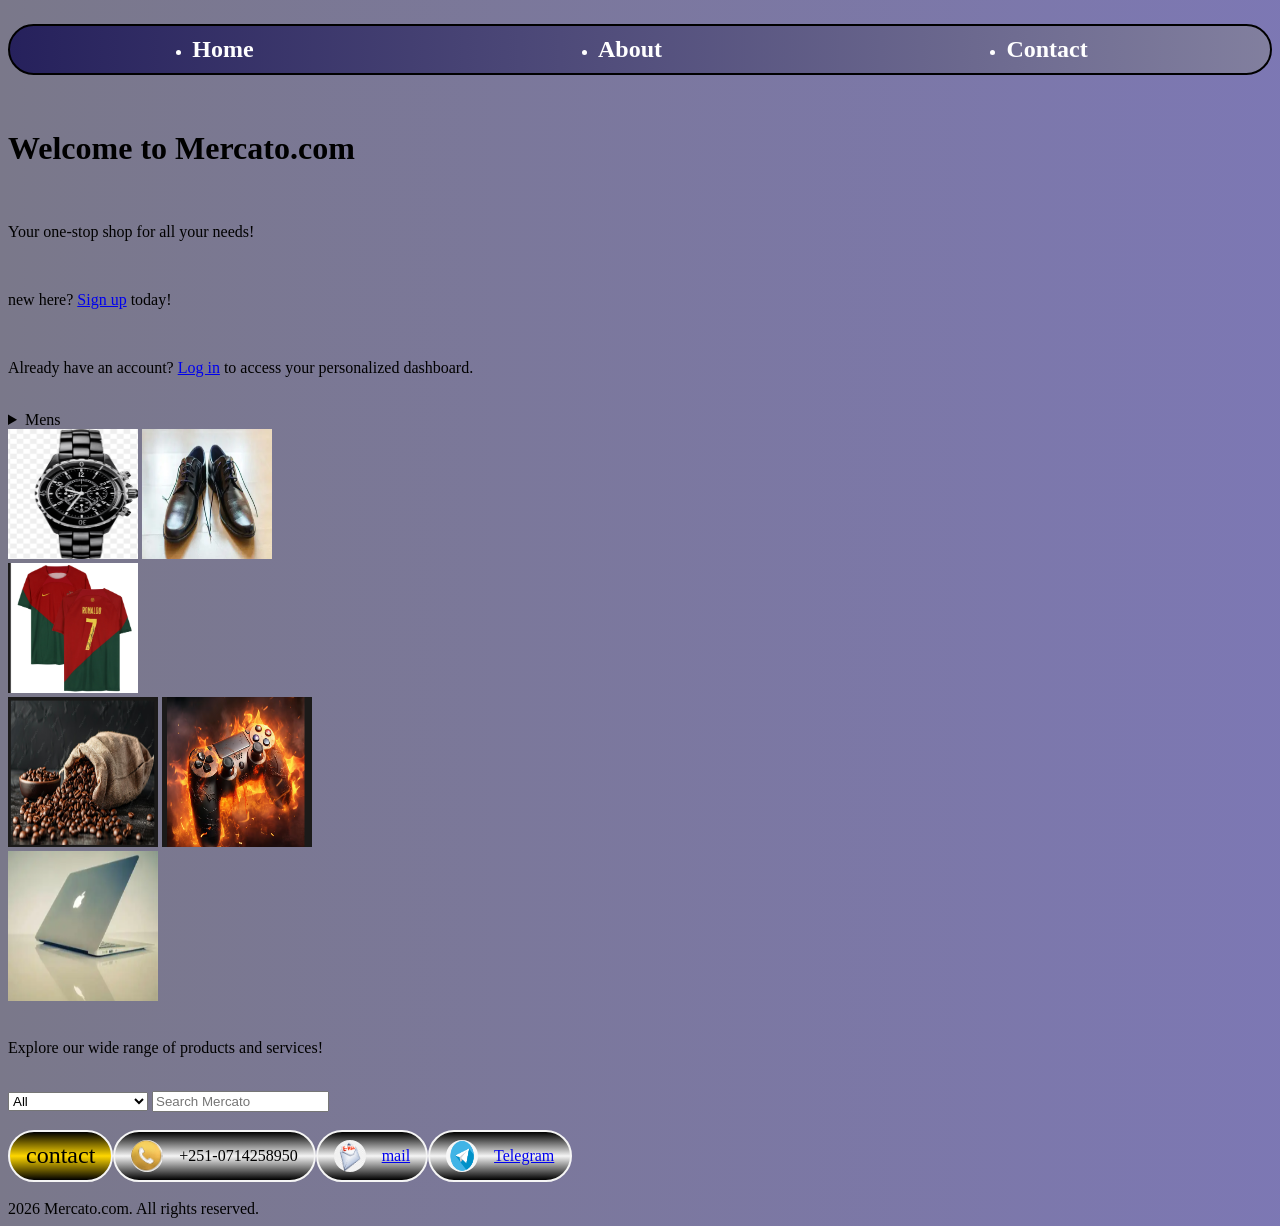
==== assets/HTML/index.html @ d3ce9c90 "Initial commit of mercato project" ====
<!DOCTYPE html>
<html lang="en">
<head>
    <meta charset="UTF-8">
    <meta name="viewport" content="width=device-width, initial-scale=1.0">
    <title>Mercato.com</title>
    <link rel="stylesheet" href="../css/merc.css">


    
</head>

<body>

     <nav>
        <ul>
            <li >  <a class="navlink" href="">Home</a> </li>
            <li> <a class="navlink" href="">About</a></li>
            <li><a  class="navlink" href="">Contact</a></li>
        </ul>
    </nav>

    <h1>Welcome to Mercato.com</h1>

    <p>Your one-stop shop for all your needs!</p>

    
    <p>new here? <a href="signuppage.html">Sign up</a> today!</p>

    <p>Already have an account? <a href="loginpage.html">Log in</a> to access your personalized dashboard.</p>
    <div>
        <details><summary>Mens</summary><p>
            These are the  list of the  mens fashion clothes
        </P></details>
   <div>
    <img src="../images/watch.png" alt="coffee" width="130" height="130">
    <img src="../images/shoe.png" alt="coffee" width="130" height="130"></div>  
    <img src="../images/cr.png" alt="coffee" width="130" height="130">
    <div>  
     <img src="../images/buna.png" alt="coffee" width="150" height="150">
    <img src="../images/game.png" alt="coffee" width="150" height="150"></div>
    <img src="../images/pc.png" alt="coffee" width="150" height="150">
    
    </div>
    <p>Explore our wide range of products and services!</p>

    <div>
        <select>
            <option>All</option>
            <option>Electronics</option>
            <option>Fashion</option>
            <option>Home & Garden</option>
            <Option>Sports & Outdoors</option>
            <optgroup label="More Categories">
                <option>Health & Beauty</option>
                <option>Automotive</option>
                <option>Books and Media</option>    
        </select>

        <input type="text" placeholder="Search Mercato">
    </div>


</section>


    <section class="sec" id="sec4"> 
        <div class="contact">
         contact
        </div>

        <div class="phone"> 
            <img id="phoneicon" src="../images/phone.png" alt="phone icon">
           <div class="number"> +251-0714258950</div>
    

        </div>

        <div class="email"> 
             <img id="emailicon" src="../images/email.png" alt="Email">
             <a href="mailto:fokorachala@gmail.com">mail</a>

        </div>

        <div class="telegram">

              <img id="telegramicon" src="../images/telegram.png" alt="Telegram">
            <a href="https://t.me/patron125" target="_blank">Telegram</a>


        </div>
        
    </section>    
<footer>2026 Mercato.com. All rights reserved.</footer>
    
</body>
</html>
---- assets/css/merc.css ----
body{

    
  background: linear-gradient(270deg, #cecdd5, #7F77DD, #7a788a);
  background-size: 400% 400%;
  animation: shift 8s ease infinite;
  display: flex;
  flex-direction: column;
  gap: 2vh; } 

   @keyframes shift {
  0% { background-position: 0% 50%; }
  50% { background-position: 100% 50%; }
  100% { background-position: 0% 50%; }
}

 nav ul{
     border: 2px solid black;
     border-radius: 2rem;
     background-color: white;
     background: linear-gradient(270deg, #26215C, #dddde1, #26215C);
     background-size: 400% 400%;
     animation: shift 8s ease infinite;
     color: white;
     padding: 10px;
     display: flex;
     justify-content: space-around;
     align-items: center;

 }  
 .navlink{
     text-decoration: none;
     color: white;
     font-size: 1.5rem;
     font-weight: bold;
 }
 
 .sec {
  width: 100%;
  display: flex;
}
 * ---------- Contact Section ---------- */


#sec4 {
    position: absolute;
    bottom: 20px;
   display: flex;
  right: 10px;
  flex-direction: column;
  align-items: center;
  gap: 2vh;
}

.contact,
.phone,
.email,
.telegram {
  border: 2px solid whitesmoke;
  border-radius: 2rem;
  display: flex;
  align-items: center;
  gap: 1rem;
  padding: 0.5rem 1rem;
  background: linear-gradient(to bottom, black, whitesmoke, black);
  width: fit-content;
}

.contact {
  background: linear-gradient(to bottom, black, gold, black);
  font-size: 1.5rem;
}

#phoneicon,
#emailicon,
#telegramicon {
  width: 2rem;
  height: 2rem;
  border-radius: 50%;
}
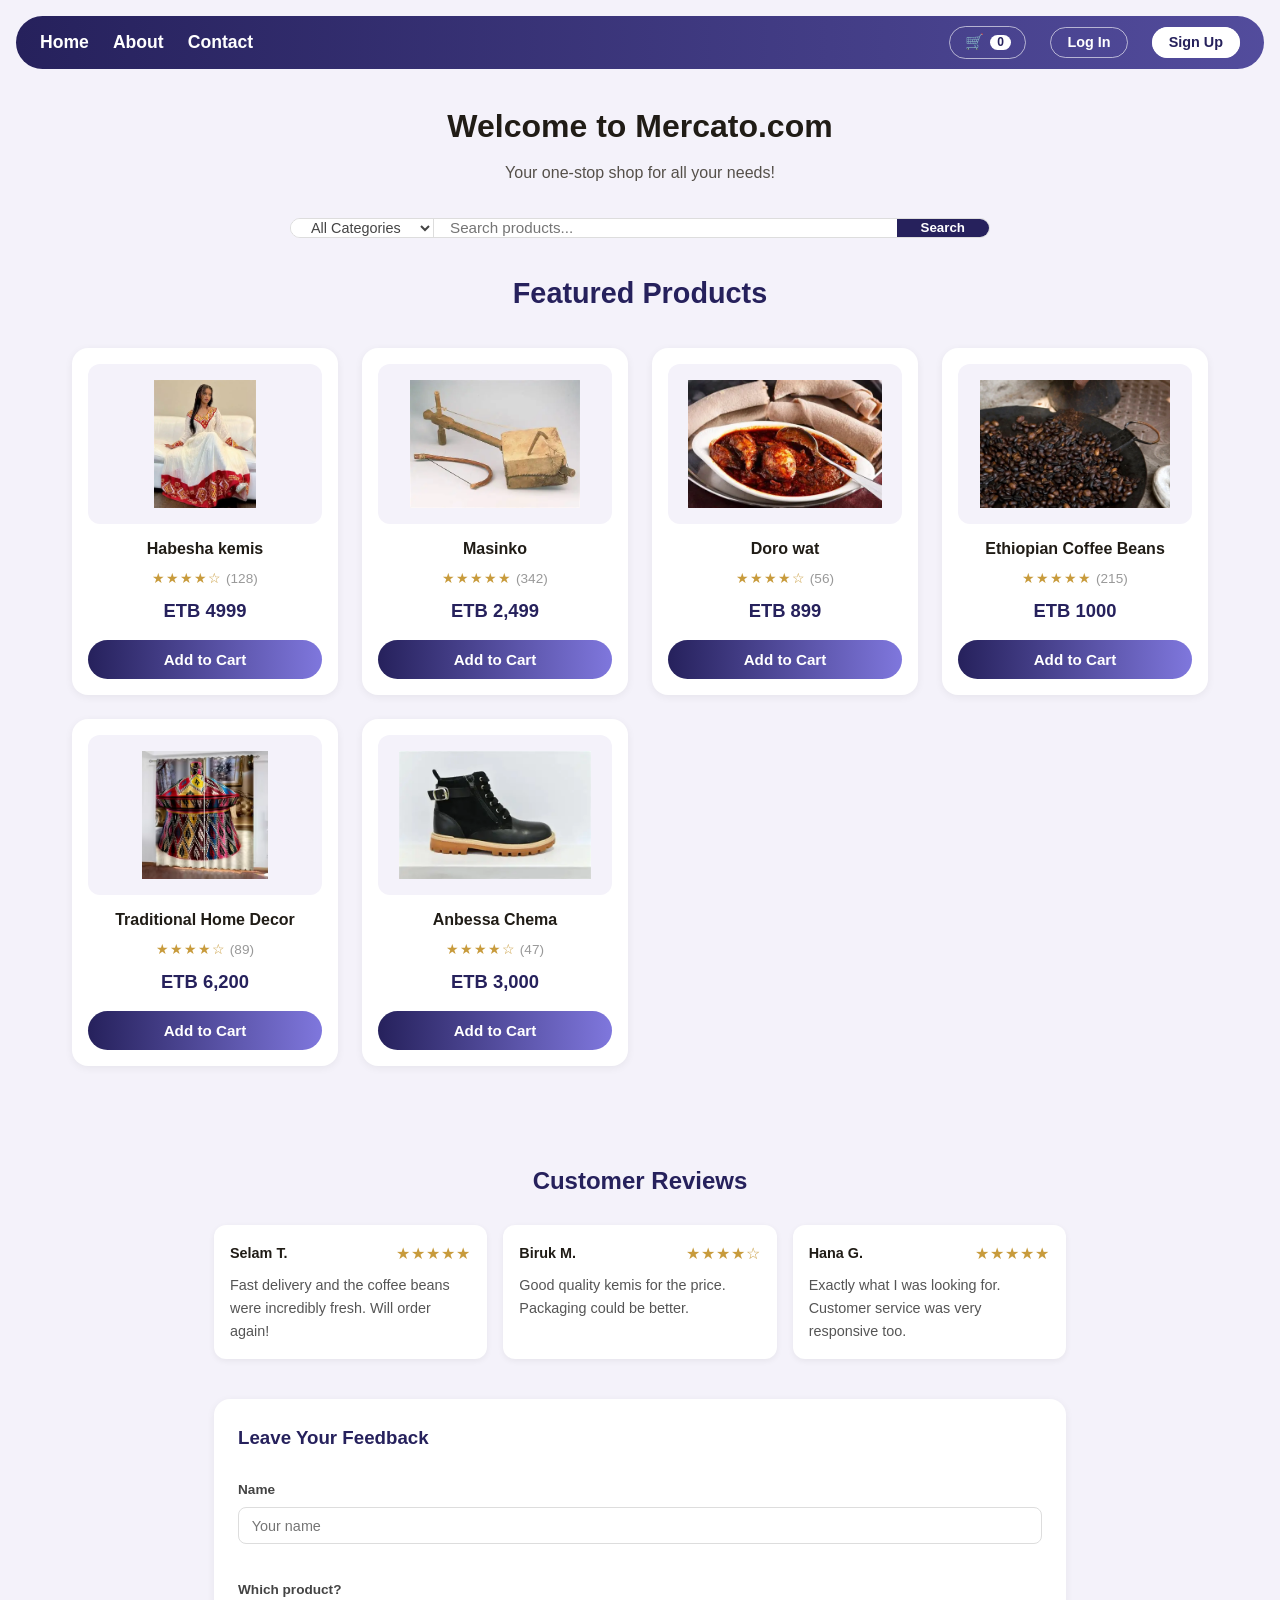
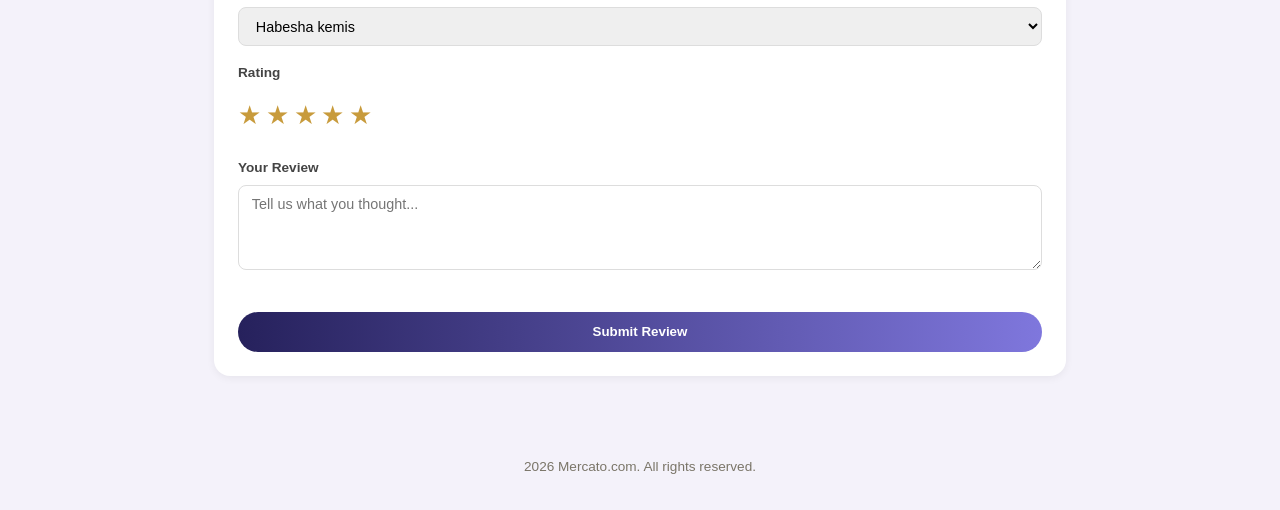
==== commit 86201b87: "Rebuild Mercato with Ethiopian product catalog and JS features - Replace generic products/images wit" ====
--- a/assets/HTML/index.html
+++ b/assets/HTML/index.html
@@ -1,97 +1,204 @@
+
+
+
 <!DOCTYPE html>
 <html lang="en">
 <head>
     <meta charset="UTF-8">
     <meta name="viewport" content="width=device-width, initial-scale=1.0">
     <title>Mercato.com</title>
-    <link rel="stylesheet" href="../css/merc.css">
-
-
-    
+    <link rel="stylesheet" href="../css/style.css">
 </head>
-
 <body>
 
-     <nav>
-        <ul>
-            <li >  <a class="navlink" href="">Home</a> </li>
-            <li> <a class="navlink" href="">About</a></li>
-            <li><a  class="navlink" href="">Contact</a></li>
-        </ul>
+    <!-- NAV -->
+    <nav>
+        <button id="navToggle" class="nav-toggle" aria-label="Toggle menu" aria-expanded="false">☰</button>
+
+        <div class="nav__links" id="navLinks">
+            <ul class="nav__main">
+                <li><a class="navlink" href="index.html">Home</a></li>
+                <li><a class="navlink" href="">About</a></li>
+                <li><a class="navlink" href="">Contact</a></li>
+            </ul>
+            <ul class="nav__auth">
+                <li class="nav__cart">
+                    <button id="cartToggle" class="cart-btn" aria-label="View cart">
+                        🛒 <span id="cartCount" class="cart-badge">0</span>
+                    </button>
+                    <div id="cartPanel" class="cart-panel hidden">
+                        <h4>Your Cart</h4>
+                        <ul id="cartItems" class="cart-items"></ul>
+                        <div class="cart-total">Total: <span id="cartTotal">ETB 0</span></div>
+                    </div>
+                </li>
+                <li><a class="navlink navlink--auth" href="loginpage.html">Log In</a></li>
+                <li><a class="navlink navlink--auth navlink--primary" href="signuppage.html">Sign Up</a></li>
+            </ul>
+        </div>
     </nav>
 
     <h1>Welcome to Mercato.com</h1>
-
     <p>Your one-stop shop for all your needs!</p>
 
-    
-    <p>new here? <a href="signuppage.html">Sign up</a> today!</p>
-
-    <p>Already have an account? <a href="loginpage.html">Log in</a> to access your personalized dashboard.</p>
-    <div>
-        <details><summary>Mens</summary><p>
-            These are the  list of the  mens fashion clothes
-        </P></details>
-   <div>
-    <img src="../images/watch.png" alt="coffee" width="130" height="130">
-    <img src="../images/shoe.png" alt="coffee" width="130" height="130"></div>  
-    <img src="../images/cr.png" alt="coffee" width="130" height="130">
-    <div>  
-     <img src="../images/buna.png" alt="coffee" width="150" height="150">
-    <img src="../images/game.png" alt="coffee" width="150" height="150"></div>
-    <img src="../images/pc.png" alt="coffee" width="150" height="150">
-    
+    <!-- FILTER BAR -->
+    <div class="filter-bar">
+        <select class="filter-bar__category" id="filterCategory">
+            <option value="all">All Categories</option>
+            <option value="fashion">Fashion</option>
+            <option value="electronics">Electronics</option>
+            <option value="food">Food & Drink</option>
+            <option value="gaming">Gaming</option>
+        </select>
+        <input type="text" class="filter-bar__search" id="filterSearch" placeholder="Search products...">
+        <button class="filter-bar__button" id="filterButton">Search</button>
     </div>
-    <p>Explore our wide range of products and services!</p>
-
-    <div>
-        <select>
-            <option>All</option>
-            <option>Electronics</option>
-            <option>Fashion</option>
-            <option>Home & Garden</option>
-            <Option>Sports & Outdoors</option>
-            <optgroup label="More Categories">
-                <option>Health & Beauty</option>
-                <option>Automotive</option>
-                <option>Books and Media</option>    
-        </select>
-
-        <input type="text" placeholder="Search Mercato">
-    </div>
-
-
-</section>
-
-
-    <section class="sec" id="sec4"> 
-        <div class="contact">
-         contact
-        </div>
-
-        <div class="phone"> 
-            <img id="phoneicon" src="../images/phone.png" alt="phone icon">
-           <div class="number"> +251-0714258950</div>
-    
-
-        </div>
-
-        <div class="email"> 
-             <img id="emailicon" src="../images/email.png" alt="Email">
-             <a href="mailto:fokorachala@gmail.com">mail</a>
-
-        </div>
-
-        <div class="telegram">
-
-              <img id="telegramicon" src="../images/telegram.png" alt="Telegram">
-            <a href="https://t.me/patron125" target="_blank">Telegram</a>
-
-
-        </div>
-        
-    </section>    
-<footer>2026 Mercato.com. All rights reserved.</footer>
-    
+
+    <!-- PRODUCT GRID -->
+    <section class="products">
+
+        <h2 class="products__heading">Featured Products</h2>
+
+        <p id="noResults" class="no-results hidden">No products match your search.</p>
+
+        <div class="product-grid" id="productGrid">
+
+            <article class="product-card" data-category="fashion">
+                <div class="product-card__image-wrap">
+                    <img src="../images/kemis.webp" alt="Habesha kemis" class="product-card__image">
+                </div>
+                <h3 class="product-card__name">Habesha kemis</h3>
+                <p class="product-card__rating"><span class="stars">★★★★☆</span> <span class="rating-count">(128)</span></p>
+                <p class="product-card__price">ETB 4999</p>
+                <button class="btn-add-cart">Add to Cart</button>
+            </article>
+
+            <article class="product-card" data-category="fashion">
+                <div class="product-card__image-wrap">
+                    <img src="../images/mesinko.webp" alt="Masinko" class="product-card__image">
+                </div>
+                <h3 class="product-card__name">Masinko</h3>
+                <p class="product-card__rating"><span class="stars">★★★★★</span> <span class="rating-count">(342)</span></p>
+                <p class="product-card__price">ETB 2,499</p>
+                <button class="btn-add-cart">Add to Cart</button>
+            </article>
+
+            <article class="product-card" data-category="fashion">
+                <div class="product-card__image-wrap">
+                    <img src="../images/food.webp" alt="Doro wat" class="product-card__image">
+                </div>
+                <h3 class="product-card__name">Doro wat</h3>
+                <p class="product-card__rating"><span class="stars">★★★★☆</span> <span class="rating-count">(56)</span></p>
+                <p class="product-card__price">ETB 899</p>
+                <button class="btn-add-cart">Add to Cart</button>
+            </article>
+
+            <article class="product-card" data-category="food">
+                <div class="product-card__image-wrap">
+                    <img src="../images/coffee.webp" alt="Ethiopian coffee beans" class="product-card__image">
+                </div>
+                <h3 class="product-card__name">Ethiopian Coffee Beans</h3>
+                <p class="product-card__rating"><span class="stars">★★★★★</span> <span class="rating-count">(215)</span></p>
+                <p class="product-card__price">ETB 1000</p>
+                <button class="btn-add-cart">Add to Cart</button>
+            </article>
+
+            <article class="product-card" data-category="gaming">
+                <div class="product-card__image-wrap">
+                    <img src="../images/decor.avif" alt="Traditional home decor" class="product-card__image">
+                </div>
+                <h3 class="product-card__name">Traditional Home Decor</h3>
+                <p class="product-card__rating"><span class="stars">★★★★☆</span> <span class="rating-count">(89)</span></p>
+                <p class="product-card__price">ETB 6,200</p>
+                <button class="btn-add-cart">Add to Cart</button>
+            </article>
+
+            <article class="product-card" data-category="electronics">
+                <div class="product-card__image-wrap">
+                    <img src="../images/shoe.webp" alt="Anbessa Chema" class="product-card__image">
+                </div>
+                <h3 class="product-card__name">Anbessa Chema</h3>
+                <p class="product-card__rating"><span class="stars">★★★★☆</span> <span class="rating-count">(47)</span></p>
+                <p class="product-card__price">ETB 3,000</p>
+                <button class="btn-add-cart">Add to Cart</button>
+            </article>
+
+        </div>
+    </section>
+
+    <!-- CUSTOMER REVIEWS -->
+    <section class="reviews">
+        <h2 class="reviews__heading">Customer Reviews</h2>
+
+        <div class="review-list">
+
+            <article class="review-card">
+                <div class="review-card__top">
+                    <span class="review-card__name">Selam T.</span>
+                    <span class="stars">★★★★★</span>
+                </div>
+                <p class="review-card__text">Fast delivery and the coffee beans were incredibly fresh. Will order again!</p>
+            </article>
+
+            <article class="review-card">
+                <div class="review-card__top">
+                    <span class="review-card__name">Biruk M.</span>
+                    <span class="stars">★★★★☆</span>
+                </div>
+                <p class="review-card__text">Good quality kemis for the price. Packaging could be better.</p>
+            </article>
+
+            <article class="review-card">
+                <div class="review-card__top">
+                    <span class="review-card__name">Hana G.</span>
+                    <span class="stars">★★★★★</span>
+                </div>
+                <p class="review-card__text">Exactly what I was looking for. Customer service was very responsive too.</p>
+            </article>
+
+        </div>
+
+        <!-- REVIEW FORM -->
+        <div class="review-form">
+            <h3 class="review-form__heading">Leave Your Feedback</h3>
+
+            <form id="reviewForm" novalidate>
+                <label for="review-name">Name</label>
+                <input type="text" id="review-name" name="review-name" placeholder="Your name">
+                <span class="field-error" id="review-name-error"></span>
+
+                <label for="review-product">Which product?</label>
+                <select id="review-product" name="review-product">
+                    <option>Habesha kemis</option>
+                    <option>Masinko</option>
+                    <option>Doro wat</option>
+                    <option>Ethiopian Coffee Beans</option>
+                    <option>Traditional Home Decor</option>
+                    <option>Anbessa Chema</option>
+                </select>
+
+                <label>Rating</label>
+                <div class="star-picker" id="starPicker">
+                    <span class="star-picker__star" data-value="1">★</span>
+                    <span class="star-picker__star" data-value="2">★</span>
+                    <span class="star-picker__star" data-value="3">★</span>
+                    <span class="star-picker__star" data-value="4">★</span>
+                    <span class="star-picker__star" data-value="5">★</span>
+                </div>
+                <input type="hidden" id="review-rating" name="review-rating" value="5">
+
+                <label for="review-comment">Your Review</label>
+                <textarea id="review-comment" name="review-comment" rows="4" placeholder="Tell us what you thought..."></textarea>
+                <span class="field-error" id="review-comment-error"></span>
+
+                <button type="submit" class="btn-submit-review">Submit Review</button>
+                <p class="form-success hidden" id="reviewSuccess">Thanks! Your review was submitted.</p>
+            </form>
+        </div>
+    </section>
+
+    <footer>2026 Mercato.com. All rights reserved.</footer>
+
+    <script src="../js/script.js"></script>
 </body>
 </html>
--- a/assets/css/style.css
+++ b/assets/css/style.css
@@ -0,0 +1,643 @@
+/* RESET & BASE */
+* {
+  margin: 0;
+  padding: 0;
+  box-sizing: border-box;
+}
+
+body {
+  font-family: 'Segoe UI', Arial, sans-serif;
+  background: #F4F2FA;
+  color: #201C16;
+  line-height: 1.6;
+}
+
+/* NAV */
+nav {
+  display: flex;
+  justify-content: space-between;
+  align-items: center;
+  background: linear-gradient(270deg, #26215C, #7F77DD, #26215C);
+  background-size: 400% 400%;
+  animation: shift 8s ease infinite;
+  padding: 10px 1.5rem;
+  border-radius: 2rem;
+  margin: 1rem;
+}
+
+.nav__main,
+.nav__auth {
+  display: flex;
+  align-items: center;
+  gap: 1.5rem;
+  list-style: none;
+}
+
+@keyframes shift {
+  0% { background-position: 0% 50%; }
+  50% { background-position: 100% 50%; }
+  100% { background-position: 0% 50%; }
+}
+
+.navlink {
+  text-decoration: none;
+  color: white;
+  font-size: 1.1rem;
+  font-weight: bold;
+}
+
+.navlink--auth {
+  font-size: 0.9rem;
+  padding: 0.4rem 1rem;
+  border-radius: 999px;
+  border: 1.5px solid rgba(255, 255, 255, 0.6);
+}
+
+.navlink--primary {
+  background: white;
+  color: #26215C;
+  border-color: white;
+}
+
+h1 {
+  text-align: center;
+  margin: 2rem 0 0.5rem;
+}
+
+body > p {
+  text-align: center;
+  color: #55504a;
+  margin-bottom: 2rem;
+}
+
+/* FILTER BAR */
+.filter-bar {
+  display: flex;
+  max-width: 700px;
+  margin: 0 auto 2rem;
+  border: 1.5px solid #ddd;
+  border-radius: 999px;
+  overflow: hidden;
+  background: white;
+}
+
+.filter-bar__category {
+  border: none;
+  border-right: 1.5px solid #ddd;
+  padding: 0 1rem;
+  font-size: 0.9rem;
+  background: white;
+  color: #444;
+}
+
+.filter-bar__search {
+  flex: 1;
+  border: none;
+  padding: 0 1rem;
+  font-size: 0.95rem;
+}
+
+.filter-bar__search:focus,
+.filter-bar__category:focus {
+  outline: none;
+}
+
+.filter-bar__button {
+  border: none;
+  background: #26215C;
+  color: white;
+  padding: 0 1.5rem;
+  font-weight: 600;
+  cursor: pointer;
+}
+
+/* PRODUCT SECTION HEADING */
+.products__heading {
+  text-align: center;
+  margin: 2rem 0;
+  font-size: 1.8rem;
+  color: #26215C;
+}
+
+/* PRODUCT GRID */
+.product-grid {
+  display: grid;
+  grid-template-columns: repeat(auto-fill, minmax(220px, 1fr));
+  gap: 1.5rem;
+  max-width: 1200px;
+  margin: 0 auto;
+  padding: 0 2rem 3rem;
+}
+
+/* PRODUCT CARD */
+.product-card {
+  background: #ffffff;
+  border-radius: 16px;
+  padding: 1rem;
+  text-align: center;
+  box-shadow: 0 2px 8px rgba(0, 0, 0, 0.06);
+  transition: transform 0.25s ease, box-shadow 0.25s ease;
+}
+
+.product-card:hover {
+  transform: translateY(-6px);
+  box-shadow: 0 12px 24px rgba(38, 33, 92, 0.15);
+}
+
+.product-card__image-wrap {
+  background: #F4F2FA;
+  border-radius: 12px;
+  padding: 1rem;
+  margin-bottom: 0.75rem;
+  height: 160px;
+  display: flex;
+  align-items: center;
+  justify-content: center;
+}
+
+.product-card__image {
+  max-width: 100%;
+  max-height: 100%;
+  object-fit: contain;
+}
+
+.product-card__name {
+  font-size: 1rem;
+  font-weight: 600;
+  margin-bottom: 0.4rem;
+  color: #201C16;
+}
+
+.product-card__price {
+  font-size: 1.15rem;
+  font-weight: 700;
+  color: #26215C;
+  margin-bottom: 0.9rem;
+}
+
+.product-card__rating {
+  font-size: 0.85rem;
+  margin-bottom: 0.4rem;
+  color: #888;
+}
+
+.stars {
+  color: #C89B3C;
+  letter-spacing: 1px;
+}
+
+.rating-count {
+  color: #999;
+}
+
+/* ADD TO CART BUTTON */
+.btn-add-cart {
+  width: 100%;
+  padding: 0.7rem 1rem;
+  border: none;
+  border-radius: 999px;
+  background: linear-gradient(270deg, #26215C, #7F77DD, #26215C);
+  background-size: 200% 200%;
+  color: white;
+  font-weight: 600;
+  font-size: 0.95rem;
+  cursor: pointer;
+  transition: background-position 0.4s ease, transform 0.2s ease;
+}
+
+.btn-add-cart:hover {
+  background-position: 100% 0%;
+  transform: translateY(-2px);
+}
+
+.btn-add-cart:active {
+  transform: translateY(0);
+}
+
+/* CUSTOMER REVIEWS SECTION */
+.reviews {
+  max-width: 900px;
+  margin: 3rem auto;
+  padding: 0 1.5rem;
+}
+
+.reviews__heading {
+  text-align: center;
+  color: #26215C;
+  margin-bottom: 1.5rem;
+}
+
+.review-list {
+  display: grid;
+  grid-template-columns: repeat(auto-fill, minmax(240px, 1fr));
+  gap: 1rem;
+  margin-bottom: 2.5rem;
+}
+
+.review-card {
+  background: white;
+  border-radius: 12px;
+  padding: 1rem;
+  box-shadow: 0 2px 6px rgba(0, 0, 0, 0.06);
+}
+
+.review-card__top {
+  display: flex;
+  justify-content: space-between;
+  align-items: center;
+  margin-bottom: 0.5rem;
+}
+
+.review-card__name {
+  font-weight: 600;
+  font-size: 0.9rem;
+}
+
+.review-card__text {
+  font-size: 0.9rem;
+  color: #555;
+}
+
+/* REVIEW FORM */
+.review-form {
+  background: white;
+  border-radius: 16px;
+  padding: 1.5rem;
+  box-shadow: 0 2px 8px rgba(0, 0, 0, 0.06);
+}
+
+.review-form__heading {
+  margin-bottom: 1rem;
+  color: #26215C;
+}
+
+.review-form form {
+  display: flex;
+  flex-direction: column;
+  gap: 0.4rem;
+}
+
+.review-form label {
+  font-size: 0.85rem;
+  font-weight: 600;
+  color: #444;
+  margin-top: 0.6rem;
+}
+
+.review-form input,
+.review-form select,
+.review-form textarea {
+  padding: 0.6rem 0.8rem;
+  border: 1.5px solid #ddd;
+  border-radius: 8px;
+  font-family: inherit;
+  font-size: 0.9rem;
+}
+
+.review-form textarea {
+  resize: vertical;
+}
+
+.btn-submit-review {
+  margin-top: 1rem;
+  padding: 0.8rem;
+  border: none;
+  border-radius: 999px;
+  background: linear-gradient(270deg, #26215C, #7F77DD, #26215C);
+  background-size: 200% 200%;
+  color: white;
+  font-weight: 600;
+  cursor: pointer;
+  transition: background-position 0.4s ease;
+}
+
+.btn-submit-review:hover {
+  background-position: 100% 0%;
+}
+
+/* FOOTER */
+footer {
+  text-align: center;
+  padding: 2rem;
+  color: #7a7568;
+  font-size: 0.85rem;
+}
+
+/* AUTH PAGES (LOGIN / SIGN UP) */
+.auth-wrap {
+  min-height: calc(100vh - 120px);
+  display: flex;
+  align-items: center;
+  justify-content: center;
+  padding: 2rem 1.5rem 4rem;
+}
+
+.auth-card {
+  width: 100%;
+  max-width: 420px;
+  background: #ffffff;
+  border-radius: 20px;
+  padding: 2.5rem 2rem;
+  box-shadow: 0 12px 32px rgba(38, 33, 92, 0.12);
+  text-align: center;
+}
+
+.auth-card__badge {
+  width: 52px;
+  height: 52px;
+  margin: 0 auto 1.25rem;
+  border-radius: 999px;
+  background: linear-gradient(270deg, #26215C, #7F77DD, #26215C);
+  background-size: 200% 200%;
+  animation: shift 8s ease infinite;
+  display: flex;
+  align-items: center;
+  justify-content: center;
+  color: white;
+  font-weight: 700;
+  font-size: 1.3rem;
+}
+
+.auth-card h1 {
+  margin: 0 0 0.4rem;
+  font-size: 1.5rem;
+  color: #26215C;
+}
+
+.auth-card__subtext {
+  color: #55504a;
+  font-size: 0.9rem;
+  margin-bottom: 1.75rem;
+}
+
+.auth-form {
+  display: flex;
+  flex-direction: column;
+  gap: 0.4rem;
+  text-align: left;
+}
+
+.auth-form label {
+  font-size: 0.85rem;
+  font-weight: 600;
+  color: #444;
+  margin-top: 0.6rem;
+}
+
+.auth-form input {
+  padding: 0.7rem 0.9rem;
+  border: 1.5px solid #ddd;
+  border-radius: 8px;
+  font-family: inherit;
+  font-size: 0.95rem;
+  transition: border-color 0.2s ease;
+}
+
+.auth-form input:focus {
+  outline: none;
+  border-color: #7F77DD;
+}
+
+.btn-auth-submit {
+  margin-top: 1.5rem;
+  padding: 0.85rem;
+  border: none;
+  border-radius: 999px;
+  background: linear-gradient(270deg, #26215C, #7F77DD, #26215C);
+  background-size: 200% 200%;
+  color: white;
+  font-weight: 600;
+  font-size: 1rem;
+  cursor: pointer;
+  transition: background-position 0.4s ease, transform 0.2s ease;
+}
+
+.btn-auth-submit:hover {
+  background-position: 100% 0%;
+  transform: translateY(-2px);
+}
+
+.btn-auth-submit:active {
+  transform: translateY(0);
+}
+
+.auth-card__switch {
+  margin-top: 1.5rem;
+  font-size: 0.85rem;
+  color: #55504a;
+}
+
+.auth-card__switch a {
+  color: #26215C;
+  font-weight: 600;
+  text-decoration: none;
+}
+
+.auth-card__switch a:hover {
+  text-decoration: underline;
+}
+
+.auth-form__hint {
+  font-size: 0.78rem;
+  color: #999;
+  margin-top: 0.3rem;
+}
+
+/* MOBILE NAV TOGGLE */
+.nav-toggle {
+  display: none;
+  background: none;
+  border: none;
+  color: white;
+  font-size: 1.5rem;
+  cursor: pointer;
+}
+
+.nav__links {
+  display: flex;
+  justify-content: space-between;
+  align-items: center;
+  flex: 1;
+  gap: 1rem;
+}
+
+@media (max-width: 768px) {
+  nav {
+    flex-wrap: wrap;
+  }
+
+  .nav-toggle {
+    display: block;
+  }
+
+  .nav__links {
+    display: none;
+    flex-direction: column;
+    align-items: flex-start;
+    width: 100%;
+    gap: 1rem;
+    margin-top: 1rem;
+  }
+
+  .nav__links.nav__links--open {
+    display: flex;
+  }
+
+  .nav__main,
+  .nav__auth {
+    flex-direction: column;
+    align-items: flex-start;
+    width: 100%;
+    gap: 0.75rem;
+  }
+}
+
+/* CART BUTTON + PANEL */
+.nav__cart {
+  position: relative;
+}
+
+.cart-btn {
+  background: none;
+  border: 1.5px solid rgba(255, 255, 255, 0.6);
+  border-radius: 999px;
+  color: white;
+  padding: 0.4rem 0.9rem;
+  font-size: 0.95rem;
+  cursor: pointer;
+  display: flex;
+  align-items: center;
+  gap: 0.4rem;
+}
+
+.cart-badge {
+  background: white;
+  color: #26215C;
+  font-size: 0.75rem;
+  font-weight: 700;
+  border-radius: 999px;
+  padding: 0.05rem 0.45rem;
+  min-width: 1.2rem;
+  text-align: center;
+}
+
+.cart-panel {
+  position: absolute;
+  top: calc(100% + 0.6rem);
+  right: 0;
+  width: 260px;
+  background: white;
+  border-radius: 12px;
+  box-shadow: 0 12px 28px rgba(38, 33, 92, 0.2);
+  padding: 1rem;
+  z-index: 20;
+}
+
+.cart-panel.hidden {
+  display: none;
+}
+
+.cart-panel h4 {
+  color: #26215C;
+  margin-bottom: 0.6rem;
+  font-size: 0.95rem;
+}
+
+.cart-items {
+  list-style: none;
+  max-height: 220px;
+  overflow-y: auto;
+  margin-bottom: 0.6rem;
+}
+
+.cart-items__empty {
+  color: #999;
+  font-size: 0.85rem;
+  padding: 0.5rem 0;
+}
+
+.cart-item {
+  display: flex;
+  justify-content: space-between;
+  align-items: center;
+  font-size: 0.85rem;
+  padding: 0.4rem 0;
+  border-bottom: 1px solid #f0f0f0;
+  color: #333;
+}
+
+.cart-item__remove {
+  background: none;
+  border: none;
+  color: #b33;
+  cursor: pointer;
+  font-size: 0.9rem;
+  margin-left: 0.5rem;
+}
+
+.cart-total {
+  font-weight: 700;
+  color: #26215C;
+  font-size: 0.9rem;
+  border-top: 1px solid #eee;
+  padding-top: 0.6rem;
+}
+
+/* NO RESULTS (FILTER/SEARCH) */
+.no-results {
+  text-align: center;
+  color: #888;
+  margin-bottom: 1.5rem;
+}
+
+.no-results.hidden {
+  display: none;
+}
+
+/* STAR RATING PICKER */
+.star-picker {
+  display: flex;
+  gap: 0.3rem;
+  font-size: 1.6rem;
+  margin: 0.3rem 0;
+  cursor: pointer;
+}
+
+.star-picker__star {
+  color: #ddd;
+  transition: color 0.15s ease, transform 0.1s ease;
+}
+
+.star-picker__star.is-filled {
+  color: #C89B3C;
+}
+
+.star-picker__star:hover {
+  transform: scale(1.15);
+}
+
+/* FORM VALIDATION MESSAGES */
+.field-error {
+  display: block;
+  color: #c0392b;
+  font-size: 0.78rem;
+  min-height: 1em;
+}
+
+.auth-form input.input-error,
+.review-form input.input-error,
+.review-form textarea.input-error {
+  border-color: #c0392b;
+}
+
+.form-success {
+  margin-top: 1rem;
+  color: #1a7a3c;
+  font-size: 0.9rem;
+  font-weight: 600;
+  text-align: center;
+}
+
+.form-success.hidden {
+  display: none;
+}
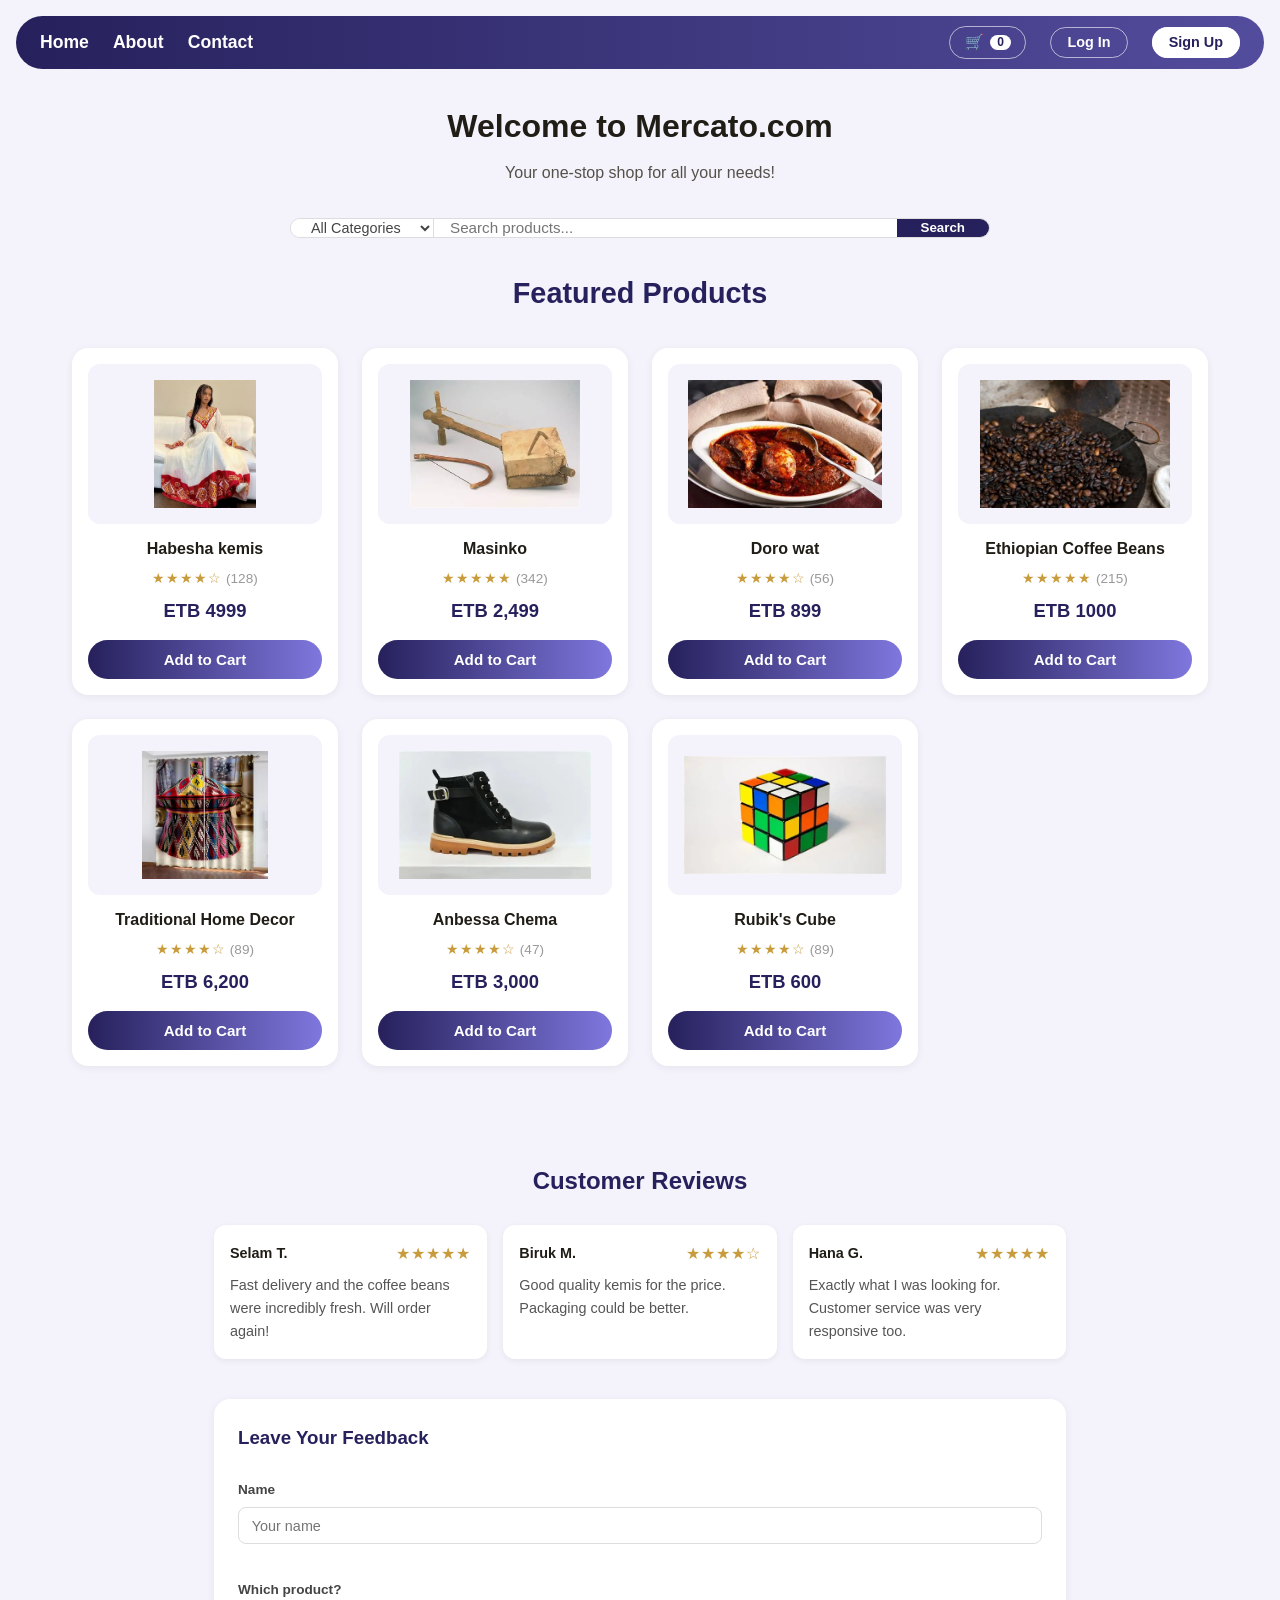
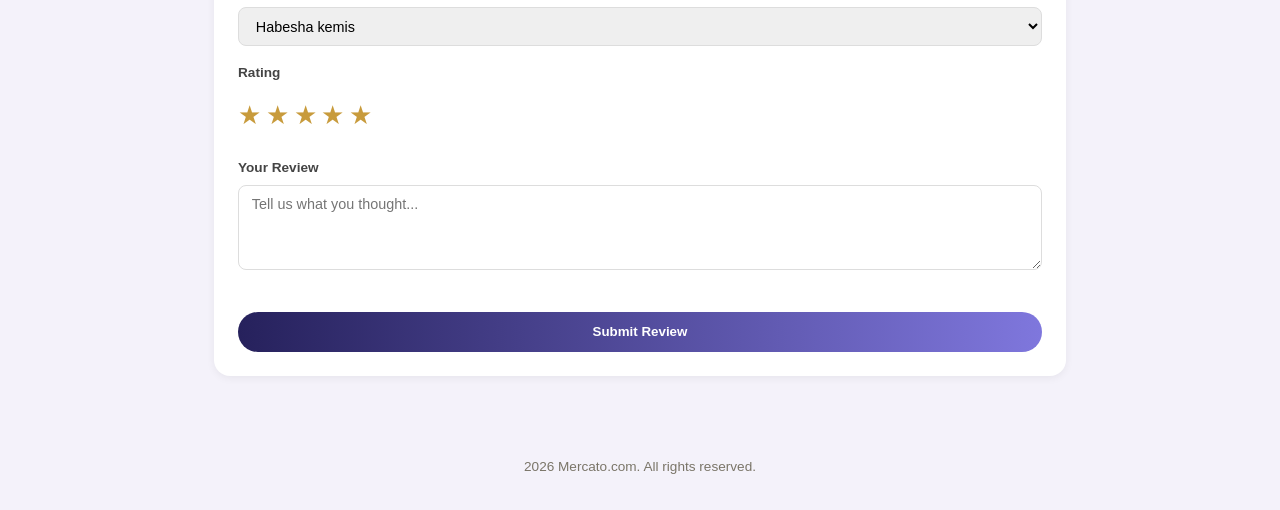
==== commit 52192560: "Adding new product to the landing page." ====
--- a/assets/HTML/index.html
+++ b/assets/HTML/index.html
@@ -73,7 +73,7 @@
                 <button class="btn-add-cart">Add to Cart</button>
             </article>
 
-            <article class="product-card" data-category="fashion">
+            <article class="product-card" data-category="music">
                 <div class="product-card__image-wrap">
                     <img src="../images/mesinko.webp" alt="Masinko" class="product-card__image">
                 </div>
@@ -83,7 +83,7 @@
                 <button class="btn-add-cart">Add to Cart</button>
             </article>
 
-            <article class="product-card" data-category="fashion">
+            <article class="product-card" data-category="food">
                 <div class="product-card__image-wrap">
                     <img src="../images/food.webp" alt="Doro wat" class="product-card__image">
                 </div>
@@ -93,7 +93,7 @@
                 <button class="btn-add-cart">Add to Cart</button>
             </article>
 
-            <article class="product-card" data-category="food">
+            <article class="product-card" data-category="coffee">
                 <div class="product-card__image-wrap">
                     <img src="../images/coffee.webp" alt="Ethiopian coffee beans" class="product-card__image">
                 </div>
@@ -103,7 +103,7 @@
                 <button class="btn-add-cart">Add to Cart</button>
             </article>
 
-            <article class="product-card" data-category="gaming">
+            <article class="product-card" data-category="art">
                 <div class="product-card__image-wrap">
                     <img src="../images/decor.avif" alt="Traditional home decor" class="product-card__image">
                 </div>
@@ -113,13 +113,23 @@
                 <button class="btn-add-cart">Add to Cart</button>
             </article>
 
-            <article class="product-card" data-category="electronics">
+            <article class="product-card" data-category="shoes">
                 <div class="product-card__image-wrap">
                     <img src="../images/shoe.webp" alt="Anbessa Chema" class="product-card__image">
                 </div>
                 <h3 class="product-card__name">Anbessa Chema</h3>
                 <p class="product-card__rating"><span class="stars">★★★★☆</span> <span class="rating-count">(47)</span></p>
                 <p class="product-card__price">ETB 3,000</p>
+                <button class="btn-add-cart">Add to Cart</button>
+            </article>
+
+               <article class="product-card" data-category="art">
+                <div class="product-card__image-wrap">
+                    <img src="../images/rubik.webp" alt="Rubik's Cube" class="product-card__image">
+                </div>
+                <h3 class="product-card__name">Rubik's Cube</h3>
+                <p class="product-card__rating"><span class="stars">★★★★☆</span> <span class="rating-count">(89)</span></p>
+                <p class="product-card__price">ETB 600</p>
                 <button class="btn-add-cart">Add to Cart</button>
             </article>
 
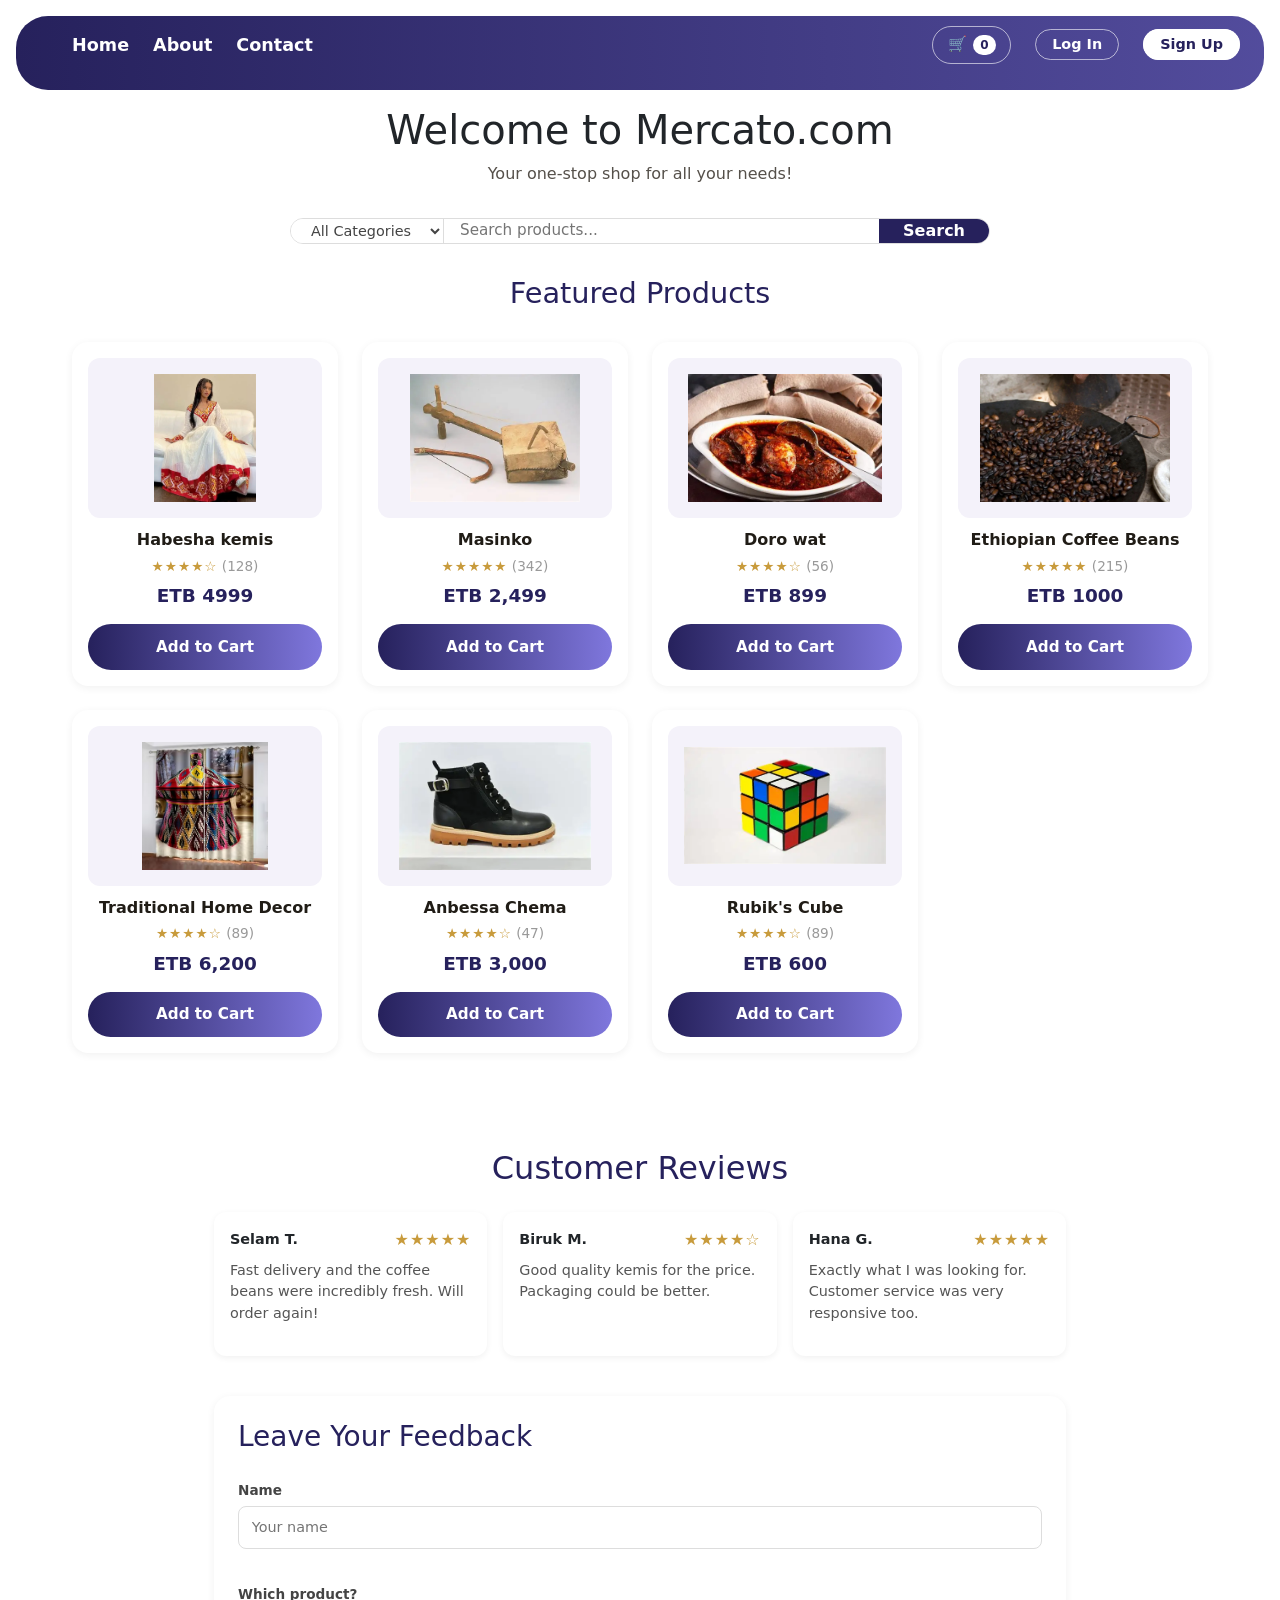
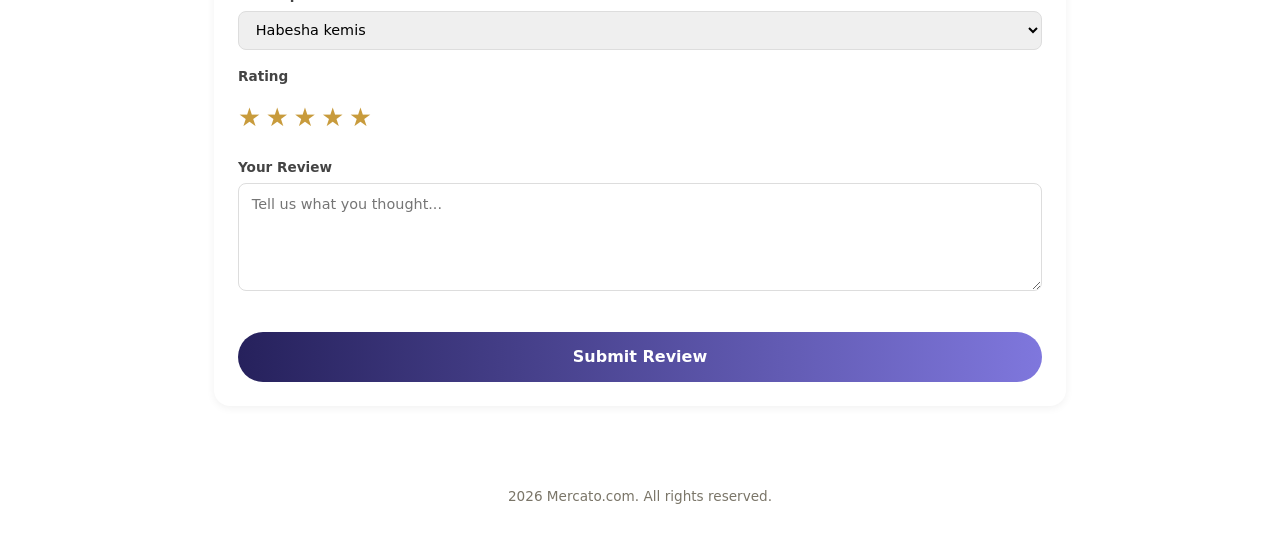
==== commit d7a535c8: "Adding  bootstrap." ====
--- a/assets/HTML/index.html
+++ b/assets/HTML/index.html
@@ -8,6 +8,7 @@
     <meta name="viewport" content="width=device-width, initial-scale=1.0">
     <title>Mercato.com</title>
     <link rel="stylesheet" href="../css/style.css">
+    <link href="https://cdn.jsdelivr.net/npm/bootstrap@5.3.8/dist/css/bootstrap.min.css" rel="stylesheet">
 </head>
 <body>
 
